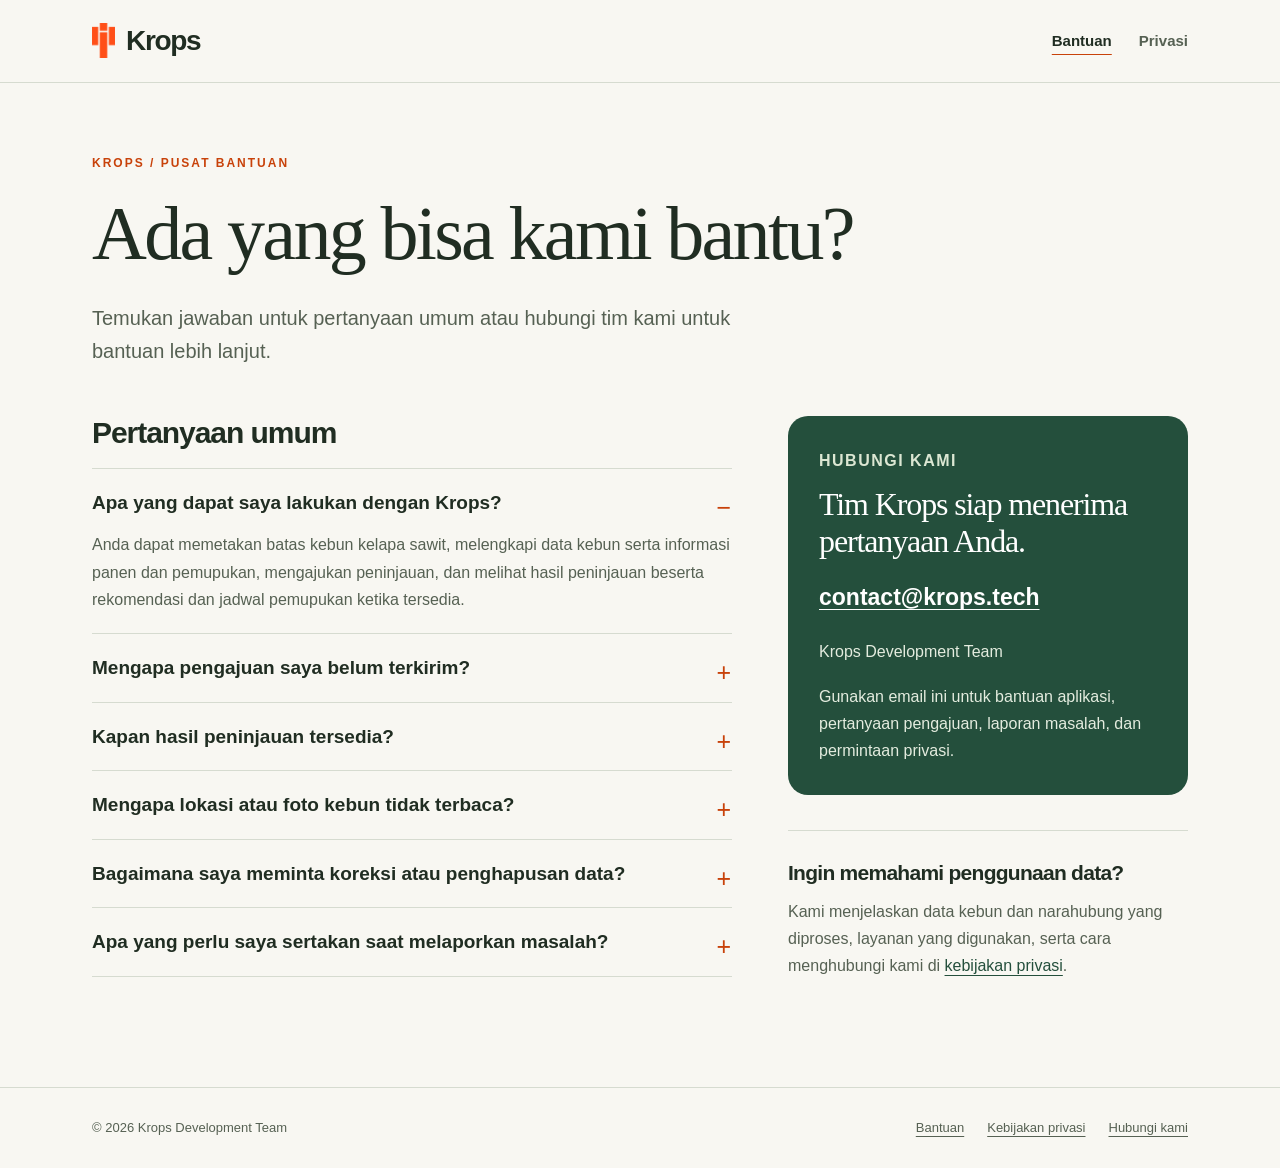
==== support/index.html @ 4c4b7f01 "initial commit" ====
<!doctype html>
<html lang="id">
<head>
  <meta charset="utf-8">
  <meta name="viewport" content="width=device-width, initial-scale=1">
  <meta name="description" content="Dapatkan bantuan untuk Krops. Hubungi contact@krops.tech untuk pertanyaan aplikasi, peninjauan kebun, dan permintaan terkait data.">
  <meta name="theme-color" content="#f8f7f2">
  <title>Pusat Bantuan — Krops</title>
  <link rel="icon" type="image/png" href="../assets/krops-mark.png">
  <link rel="stylesheet" href="../assets/site.css">
</head>
<body>
  <a class="skip-link" href="#utama">Lewati ke konten utama</a>
  <header class="site-header"><div class="header-inner">
    <a class="brand" href="../" aria-label="Krops, halaman utama"><img src="../assets/krops-mark.png" alt="" width="23" height="35">Krops</a>
    <nav class="site-nav" aria-label="Navigasi utama"><a href="./" aria-current="page">Bantuan</a><a href="../privacy/">Privasi</a></nav>
  </div></header>
  <main id="utama">
    <div class="page-intro">
      <p class="eyebrow">Krops / Pusat bantuan</p>
      <h1>Ada yang bisa kami bantu?</h1>
      <p class="lead">Temukan jawaban untuk pertanyaan umum atau hubungi tim kami untuk bantuan lebih lanjut.</p>
    </div>
    <div class="support-layout">
      <section aria-labelledby="pertanyaan">
        <h2 id="pertanyaan">Pertanyaan umum</h2>
        <details open>
          <summary>Apa yang dapat saya lakukan dengan Krops?</summary>
          <p>Anda dapat memetakan batas kebun kelapa sawit, melengkapi data kebun serta informasi panen dan pemupukan, mengajukan peninjauan, dan melihat hasil peninjauan beserta rekomendasi dan jadwal pemupukan ketika tersedia.</p>
        </details>
        <details>
          <summary>Mengapa pengajuan saya belum terkirim?</summary>
          <ol>
            <li>Periksa koneksi internet perangkat Anda.</li>
            <li>Pastikan Anda masuk ke iCloud di Pengaturan iPhone atau iPad. Pengiriman data ke CloudKit memerlukan akun iCloud aktif.</li>
            <li>Periksa kelengkapan data kebun, narahubung, dan anggaran pada formulir pengajuan.</li>
            <li>Jika masih gagal, catat pesan kesalahan dan hubungi tim kami sebelum mencoba pengajuan berulang kali.</li>
          </ol>
        </details>
        <details>
          <summary>Kapan hasil peninjauan tersedia?</summary>
          <p>Pengajuan tidak menghasilkan analisis secara langsung. Peninjauan melibatkan penjadwalan kunjungan, pengambilan data kebun, dan pengolahan hasil. Periksa Status Peninjauan di aplikasi untuk melihat perkembangannya atau hubungi tim kami untuk menanyakan pengajuan Anda.</p>
        </details>
        <details>
          <summary>Mengapa lokasi atau foto kebun tidak terbaca?</summary>
          <p>Periksa izin lokasi dan foto untuk Krops di Pengaturan perangkat. Jika Anda memakai foto untuk menentukan lokasi, pilih foto yang memiliki metadata lokasi. Anda juga dapat mencari lokasi kebun melalui peta.</p>
        </details>
        <details>
          <summary>Bagaimana saya meminta koreksi atau penghapusan data?</summary>
          <p>Kirim permintaan ke <a href="mailto:contact@krops.tech?subject=Permintaan%20Data%20Krops">contact@krops.tech</a> dengan subjek “Permintaan Data Krops”. Sebutkan nama kebun, narahubung yang digunakan saat pengajuan, dan data yang ingin dikoreksi atau dihapus.</p>
          <p>Menghapus kebun dari tampilan aplikasi atau menghapus aplikasi tidak otomatis menghapus data yang sudah dikirim ke CloudKit. Baca bagian <a href="../privacy/#penyimpanan">penyimpanan dan penghapusan data</a> pada kebijakan privasi untuk rinciannya.</p>
        </details>
        <details>
          <summary>Apa yang perlu saya sertakan saat melaporkan masalah?</summary>
          <p>Sertakan langkah sebelum masalah muncul, pesan kesalahan, versi Krops, model perangkat, dan versi iOS atau iPadOS. Tangkapan layar dapat membantu; tutupi data pribadi yang tidak diperlukan. Jangan kirim kata sandi atau kode verifikasi akun Apple Anda.</p>
        </details>
      </section>
      <aside aria-label="Hubungi tim Krops">
        <div class="contact-box">
          <p class="small-label">Hubungi kami</p>
          <h2>Tim Krops siap menerima pertanyaan Anda.</h2>
          <a class="email" href="mailto:contact@krops.tech?subject=Bantuan%20Krops">contact@krops.tech</a>
          <p>Krops Development Team</p>
          <p>Gunakan email ini untuk bantuan aplikasi, pertanyaan pengajuan, laporan masalah, dan permintaan privasi.</p>
        </div>
        <div class="support-tip">
          <h3>Ingin memahami penggunaan data?</h3>
          <p>Kami menjelaskan data kebun dan narahubung yang diproses, layanan yang digunakan, serta cara menghubungi kami di <a href="../privacy/">kebijakan privasi</a>.</p>
        </div>
      </aside>
    </div>
  </main>
  <footer class="site-footer"><div class="footer-inner">
    <span>© 2026 Krops Development Team</span>
    <div class="footer-links"><a href="./">Bantuan</a><a href="../privacy/">Kebijakan privasi</a><a href="mailto:contact@krops.tech">Hubungi kami</a></div>
  </div></footer>
</body>
</html>
---- assets/site.css ----
@charset "UTF-8";
:root {
  color-scheme: light;
  --paper: #f8f7f2;
  --surface: #ffffff;
  --ink: #202d22;
  --muted: #566153;
  --line: #d6dbd0;
  --orange: #c8420a;
  --orange-soft: #fff0e5;
  --green: #244f3c;
  --green-soft: #eaf0e4;
  --radius: 20px;
  font-family: -apple-system, BlinkMacSystemFont, "Segoe UI", sans-serif;
}
* { box-sizing: border-box; }
html { scroll-behavior: smooth; scroll-padding-top: 100px; }
body { margin: 0; background: var(--paper); color: var(--ink); font-size: 17px; line-height: 1.7; }
a { color: var(--green); text-underline-offset: 4px; text-decoration-thickness: 1px; }
a:hover { text-decoration-thickness: 2px; }
a:focus-visible, summary:focus-visible { outline: 3px solid var(--orange); outline-offset: 5px; border-radius: 4px; }
img { display: block; max-width: 100%; }
.skip-link { position: absolute; left: 20px; top: -100px; padding: 10px 16px; background: var(--surface); z-index: 10; }
.skip-link:focus { top: 12px; }
.site-header { border-bottom: 1px solid var(--line); background: var(--paper); }
.header-inner { max-width: 1160px; margin: auto; padding: 23px 32px; display: flex; align-items: center; justify-content: space-between; gap: 20px; }
.brand { display: inline-flex; align-items: center; gap: 11px; color: var(--ink); text-decoration: none; font-size: 28px; line-height: 1; font-weight: 750; letter-spacing: -1.3px; }
.brand img { width: 23px; height: 35px; object-fit: contain; }
.site-nav { display: flex; flex-wrap: wrap; align-items: center; gap: 8px 27px; font-size: 15px; font-weight: 600; }
.site-nav a { color: var(--muted); text-decoration: none; padding: 5px 0; }
.site-nav a:hover, .site-nav a[aria-current="page"] { color: var(--ink); text-decoration: underline; text-decoration-color: var(--orange); text-underline-offset: 8px; }
main { max-width: 1160px; margin: 0 auto; padding: 70px 32px 90px; }
.eyebrow { margin: 0 0 16px; color: var(--orange); text-transform: uppercase; font-size: 12px; font-weight: 750; letter-spacing: 2px; }
h1, h2, h3 { line-height: 1.16; letter-spacing: -.035em; text-wrap: balance; }
h1 { margin: 0 0 25px; font-family: Georgia, "Times New Roman", serif; font-weight: 500; font-size: clamp(42px, 6.2vw, 76px); max-width: 790px; }
h2 { font-size: 30px; font-weight: 650; margin: 0 0 17px; }
h3 { font-size: 21px; margin: 25px 0 12px; }
p { margin: 0 0 18px; }
.lead { color: var(--muted); font-size: 20px; line-height: 1.65; max-width: 680px; }
.hero { display: grid; grid-template-columns: minmax(0, 1.65fr) minmax(260px, 1fr); align-items: start; gap: 65px; }
.hero-side { border: 1px solid var(--line); background: var(--green-soft); padding: 30px; border-radius: var(--radius); margin-top: 14px; }
.hero-side .small-label { color: var(--green); }
.hero-side p:last-child { margin-bottom: 0; }
.small-label { margin-bottom: 12px; color: var(--muted); font-size: 12px; font-weight: 750; text-transform: uppercase; letter-spacing: 1.5px; }
.home-links { margin-top: 64px; border-top: 1px solid var(--line); }
.home-link { padding: 32px 0; display: grid; grid-template-columns: 70px minmax(0, 1fr) 45px; align-items: center; gap: 18px; text-decoration: none; color: var(--ink); border-bottom: 1px solid var(--line); }
.home-link .number { color: var(--orange); font-size: 14px; align-self: start; padding-top: 8px; }
.home-link h2 { margin: 0 0 9px; }
.home-link p { color: var(--muted); margin: 0; max-width: 680px; }
.arrow { font-size: 30px; text-align: right; color: var(--green); }
.home-link:hover h2 { text-decoration: underline; text-underline-offset: 6px; }
.page-intro { margin-bottom: 48px; }
.meta { display: flex; flex-wrap: wrap; gap: 8px 25px; color: var(--muted); font-size: 14px; margin-top: 27px; }
.support-layout { display: grid; grid-template-columns: minmax(0, 1.6fr) minmax(270px, 1fr); gap: 56px; align-items: start; }
.contact-box { background: var(--green); color: #fff; border-radius: var(--radius); padding: 31px; }
.contact-box h2 { font-family: Georgia, "Times New Roman", serif; font-weight: 400; font-size: 32px; }
.contact-box a { color: #fff; overflow-wrap: anywhere; }
.contact-box p { color: #e4ecdf; font-size: 16px; }
.contact-box .email { display: inline-block; font-size: clamp(18px, 2.3vw, 23px); font-weight: 650; margin: 1px 0 20px; }
.contact-box .small-label { color: #dce7d3; }
.contact-box p:last-child { margin-bottom: 0; }
.section-label { margin-top: 38px; color: var(--muted); font-size: 13px; }
details { border-top: 1px solid var(--line); padding: 20px 0; }
details:last-of-type { border-bottom: 1px solid var(--line); }
summary { position: relative; padding-right: 30px; font-size: 19px; font-weight: 600; cursor: pointer; line-height: 1.45; list-style: none; }
summary::-webkit-details-marker { display: none; }
summary::after { position: absolute; right: 1px; top: 0; content: "+"; color: var(--orange); font-weight: 400; font-size: 25px; }
details[open] summary::after { content: "−"; }
details p { color: var(--muted); margin: 15px 0 0; font-size: 16px; }
details ol, details ul { color: var(--muted); font-size: 16px; padding-left: 24px; margin-bottom: 0; }
.note { padding: 22px 25px; border-left: 3px solid var(--orange); background: var(--orange-soft); border-radius: 0 12px 12px 0; margin: 28px 0; }
.note p { margin: 0; }
.note a { color: var(--ink); }
.support-tip { padding-top: 30px; margin-top: 35px; border-top: 1px solid var(--line); }
.support-tip h3 { margin-top: 0; }
.support-tip p { color: var(--muted); font-size: 16px; }
.policy-layout { display: grid; grid-template-columns: 230px minmax(0, 1fr); gap: 58px; align-items: start; }
.toc { position: sticky; top: 28px; border-top: 1px solid var(--line); padding-top: 20px; font-size: 14px; }
.toc ol { margin: 0; padding-left: 22px; color: var(--muted); }
.toc li { padding: 5px 0 5px 4px; }
.toc a { color: var(--muted); text-decoration: none; }
.toc a:hover { color: var(--ink); text-decoration: underline; }
.policy-copy { min-width: 0; }
.policy-section { padding-bottom: 33px; margin-bottom: 34px; border-bottom: 1px solid var(--line); }
.policy-section:last-child { border-bottom: 0; margin-bottom: 0; padding-bottom: 0; }
.policy-section h2 { font-size: 27px; }
.policy-section p, .policy-section li { font-size: 16px; }
.policy-section ul, .policy-section ol { padding-left: 23px; }
.policy-section li { margin-bottom: 10px; }
.policy-section .note p { font-size: 16px; }
.data-list { margin: 24px 0 0; }
.data-list div { padding: 16px 0; border-top: 1px solid var(--line); }
.data-list dt { font-weight: 650; font-size: 16px; }
.data-list dd { margin: 5px 0 0; color: var(--muted); font-size: 16px; }
.site-footer { border-top: 1px solid var(--line); }
.footer-inner { max-width: 1160px; margin: auto; padding: 29px 32px; display: flex; flex-wrap: wrap; justify-content: space-between; gap: 12px 24px; color: var(--muted); font-size: 13px; }
.footer-links { display: flex; flex-wrap: wrap; gap: 8px 23px; }
.footer-links a { color: var(--muted); }
.contact-line { overflow-wrap: anywhere; }
@media (max-width: 820px) {
  .hero, .support-layout { grid-template-columns: 1fr; gap: 30px; }
  .hero-side { margin-top: 0; max-width: 600px; }
  .policy-layout { grid-template-columns: 1fr; gap: 35px; }
  .toc { position: static; padding-bottom: 25px; border-bottom: 1px solid var(--line); }
  .toc ol { columns: 2; column-gap: 30px; }
  .toc li { break-inside: avoid; }
  .contact-box { max-width: 600px; }
}
@media (max-width: 520px) {
  body { font-size: 16px; }
  .header-inner { padding: 21px 22px; gap: 15px; align-items: flex-start; }
  .brand { font-size: 26px; }
  .brand img { height: 31px; width: 20px; }
  .site-nav { gap: 7px 16px; font-size: 13px; padding-top: 3px; }
  main { padding: 43px 22px 58px; }
  h1 { font-size: 46px; }
  h2 { font-size: 27px; }
  .lead { font-size: 18px; }
  .home-links { margin-top: 37px; }
  .home-link { grid-template-columns: 28px minmax(0, 1fr) 22px; gap: 11px; padding: 27px 0; }
  .home-link h2 { font-size: 25px; }
  .home-link p { font-size: 15px; }
  .arrow { font-size: 25px; }
  .hero-side, .contact-box { padding: 25px; }
  .page-intro { margin-bottom: 33px; }
  .toc ol { columns: 1; }
  .footer-inner { padding: 25px 22px; }
}
@media (prefers-reduced-motion: reduce) { html { scroll-behavior: auto; } }
@media print {
  body { background: #fff; color: #000; }
  .site-header, .site-footer, .toc, .skip-link { display: none; }
  main { padding: 0; max-width: none; }
  .hero, .support-layout, .policy-layout { display: block; }
  h1 { font-size: 34px; }
  .contact-box, .hero-side, .note { color: #000; background: #fff; border: 1px solid #aaa; }
  .contact-box p, .contact-box a { color: #000; }
  details p, details ol, details ul { display: block; }
}
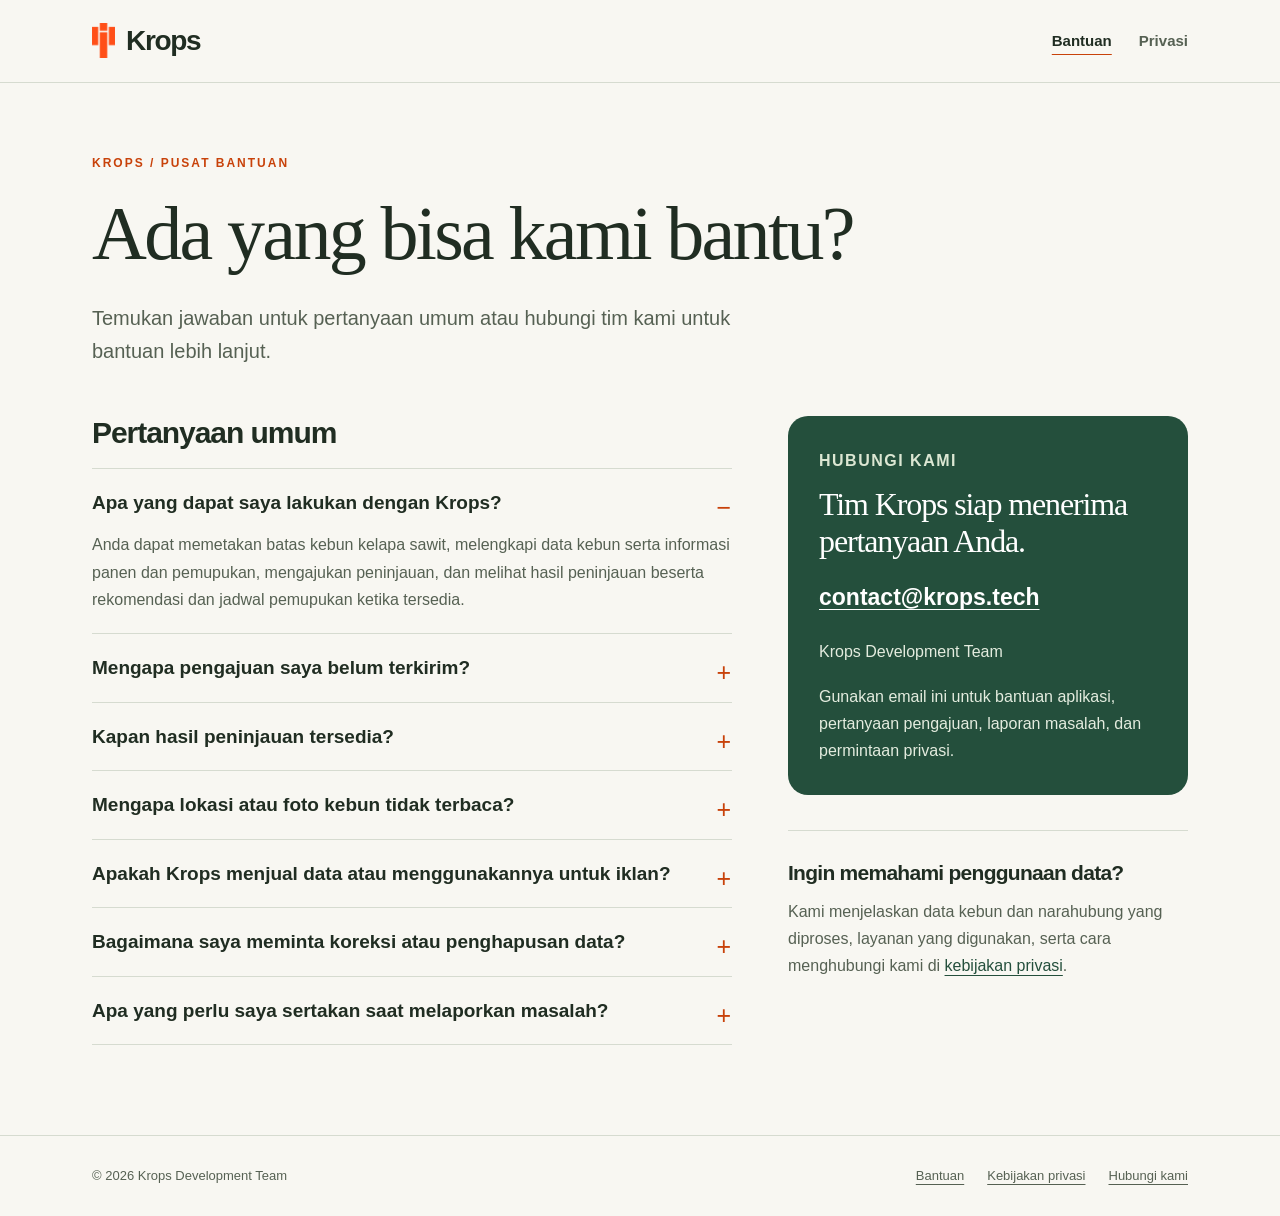
==== commit 322eb487: "data collection stuff" ====
--- a/support/index.html
+++ b/support/index.html
@@ -46,8 +46,12 @@
           <p>Periksa izin lokasi dan foto untuk Krops di Pengaturan perangkat. Jika Anda memakai foto untuk menentukan lokasi, pilih foto yang memiliki metadata lokasi. Anda juga dapat mencari lokasi kebun melalui peta.</p>
         </details>
         <details>
+          <summary>Apakah Krops menjual data atau menggunakannya untuk iklan?</summary>
+          <p>Tidak. Krops hanya meminta dan memproses data yang diperlukan untuk fitur aplikasi dan layanan peninjauan kebun yang Anda pilih. Kami tidak menjual data pribadi dan tidak menggunakannya untuk iklan, pemasaran, atau pelacakan lintas aplikasi dan situs web. Saat Anda mengirim pengajuan, informasi yang diperlukan untuk layanan tetap dikirim dan disimpan melalui CloudKit.</p>
+        </details>
+        <details>
           <summary>Bagaimana saya meminta koreksi atau penghapusan data?</summary>
-          <p>Kirim permintaan ke <a href="mailto:contact@krops.tech?subject=Permintaan%20Data%20Krops">contact@krops.tech</a> dengan subjek “Permintaan Data Krops”. Sebutkan nama kebun, narahubung yang digunakan saat pengajuan, dan data yang ingin dikoreksi atau dihapus.</p>
+          <p>Setelah layanan selesai, Anda dapat meminta penghapusan data kebun dan narahubung yang tidak lagi ingin disimpan. Kirim permintaan ke <a href="mailto:contact@krops.tech?subject=Permintaan%20Data%20Krops">contact@krops.tech</a> dengan subjek “Permintaan Data Krops”. Sebutkan nama kebun, narahubung yang digunakan saat pengajuan, dan data yang ingin dikoreksi atau dihapus.</p>
           <p>Menghapus kebun dari tampilan aplikasi atau menghapus aplikasi tidak otomatis menghapus data yang sudah dikirim ke CloudKit. Baca bagian <a href="../privacy/#penyimpanan">penyimpanan dan penghapusan data</a> pada kebijakan privasi untuk rinciannya.</p>
         </details>
         <details>
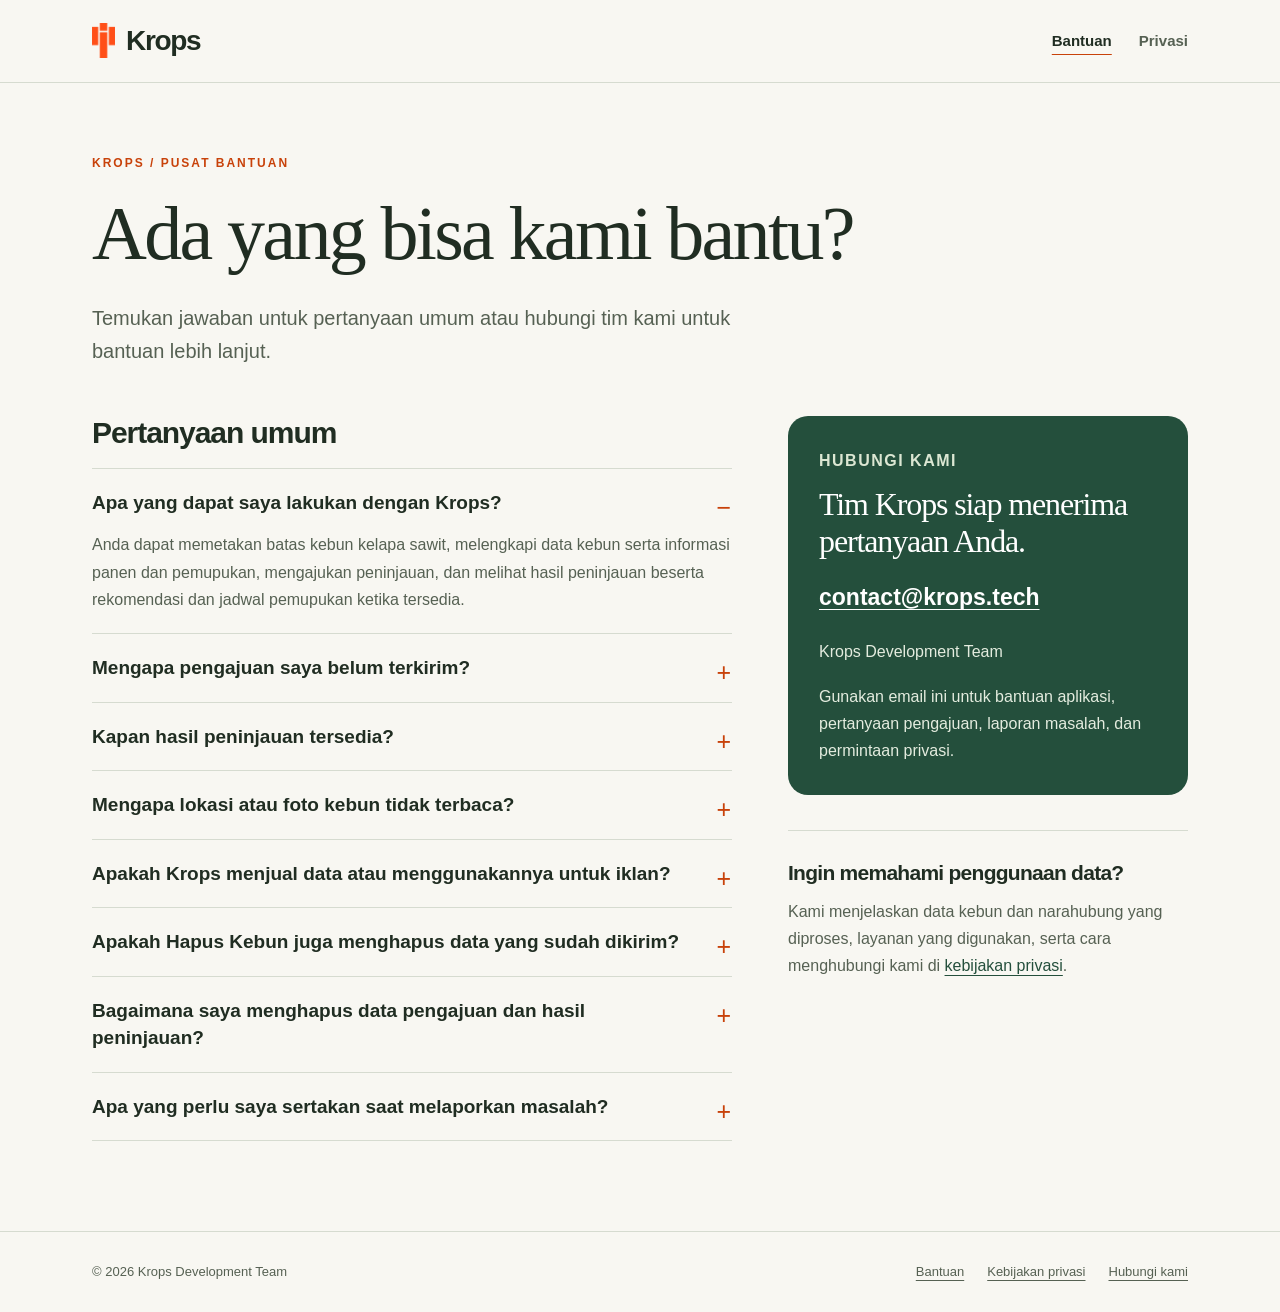
==== commit 69bed3b8: "data deletion stuff" ====
--- a/support/index.html
+++ b/support/index.html
@@ -50,9 +50,15 @@
           <p>Tidak. Krops hanya meminta dan memproses data yang diperlukan untuk fitur aplikasi dan layanan peninjauan kebun yang Anda pilih. Kami tidak menjual data pribadi dan tidak menggunakannya untuk iklan, pemasaran, atau pelacakan lintas aplikasi dan situs web. Saat Anda mengirim pengajuan, informasi yang diperlukan untuk layanan tetap dikirim dan disimpan melalui CloudKit.</p>
         </details>
         <details>
-          <summary>Bagaimana saya meminta koreksi atau penghapusan data?</summary>
-          <p>Setelah layanan selesai, Anda dapat meminta penghapusan data kebun dan narahubung yang tidak lagi ingin disimpan. Kirim permintaan ke <a href="mailto:contact@krops.tech?subject=Permintaan%20Data%20Krops">contact@krops.tech</a> dengan subjek “Permintaan Data Krops”. Sebutkan nama kebun, narahubung yang digunakan saat pengajuan, dan data yang ingin dikoreksi atau dihapus.</p>
-          <p>Menghapus kebun dari tampilan aplikasi atau menghapus aplikasi tidak otomatis menghapus data yang sudah dikirim ke CloudKit. Baca bagian <a href="../privacy/#penyimpanan">penyimpanan dan penghapusan data</a> pada kebijakan privasi untuk rinciannya.</p>
+          <summary>Apakah Hapus Kebun juga menghapus data yang sudah dikirim?</summary>
+          <p>Belum. Pada versi saat ini, Hapus Kebun menghapus draf lokal atau menghilangkan kebun dari daftar yang sedang ditampilkan. Data pengajuan dan hasil peninjauan di CloudKit tetap tersimpan dan dapat muncul kembali saat aplikasi memuat ulang data. Menghapus aplikasi juga tidak menghapus data yang sudah dikirim.</p>
+          <p>Untuk menghapus data pengajuan dari layanan Krops, hubungi tim melalui email sesuai langkah di bawah.</p>
+        </details>
+        <details>
+          <summary>Bagaimana saya menghapus data pengajuan dan hasil peninjauan?</summary>
+          <p>Kirim email ke <a href="mailto:contact@krops.tech?subject=Permintaan%20Penghapusan%20Data%20Krops">contact@krops.tech</a> dengan subjek “Permintaan Penghapusan Data Krops”. Sebutkan nama kebun, nama narahubung saat pengajuan, dan data yang ingin dihapus. Anda dapat mengirim permintaan ini termasuk setelah layanan selesai.</p>
+          <p>Penghapusan ditangani secara manual oleh Krops Development Team. Tim akan memverifikasi permintaan, menghapus data pengajuan serta hasil terkait dari CloudKit, dan mengirimkan konfirmasi melalui email. Penghapusan dapat menghentikan peninjauan yang masih berjalan dan menghilangkan akses terhadap hasil yang dihapus.</p>
+          <p>Untuk meminta akses atau koreksi data, gunakan alamat email yang sama. Lihat <a href="../privacy/#penyimpanan">kebijakan penyimpanan dan penghapusan data</a> untuk rincian.</p>
         </details>
         <details>
           <summary>Apa yang perlu saya sertakan saat melaporkan masalah?</summary>
